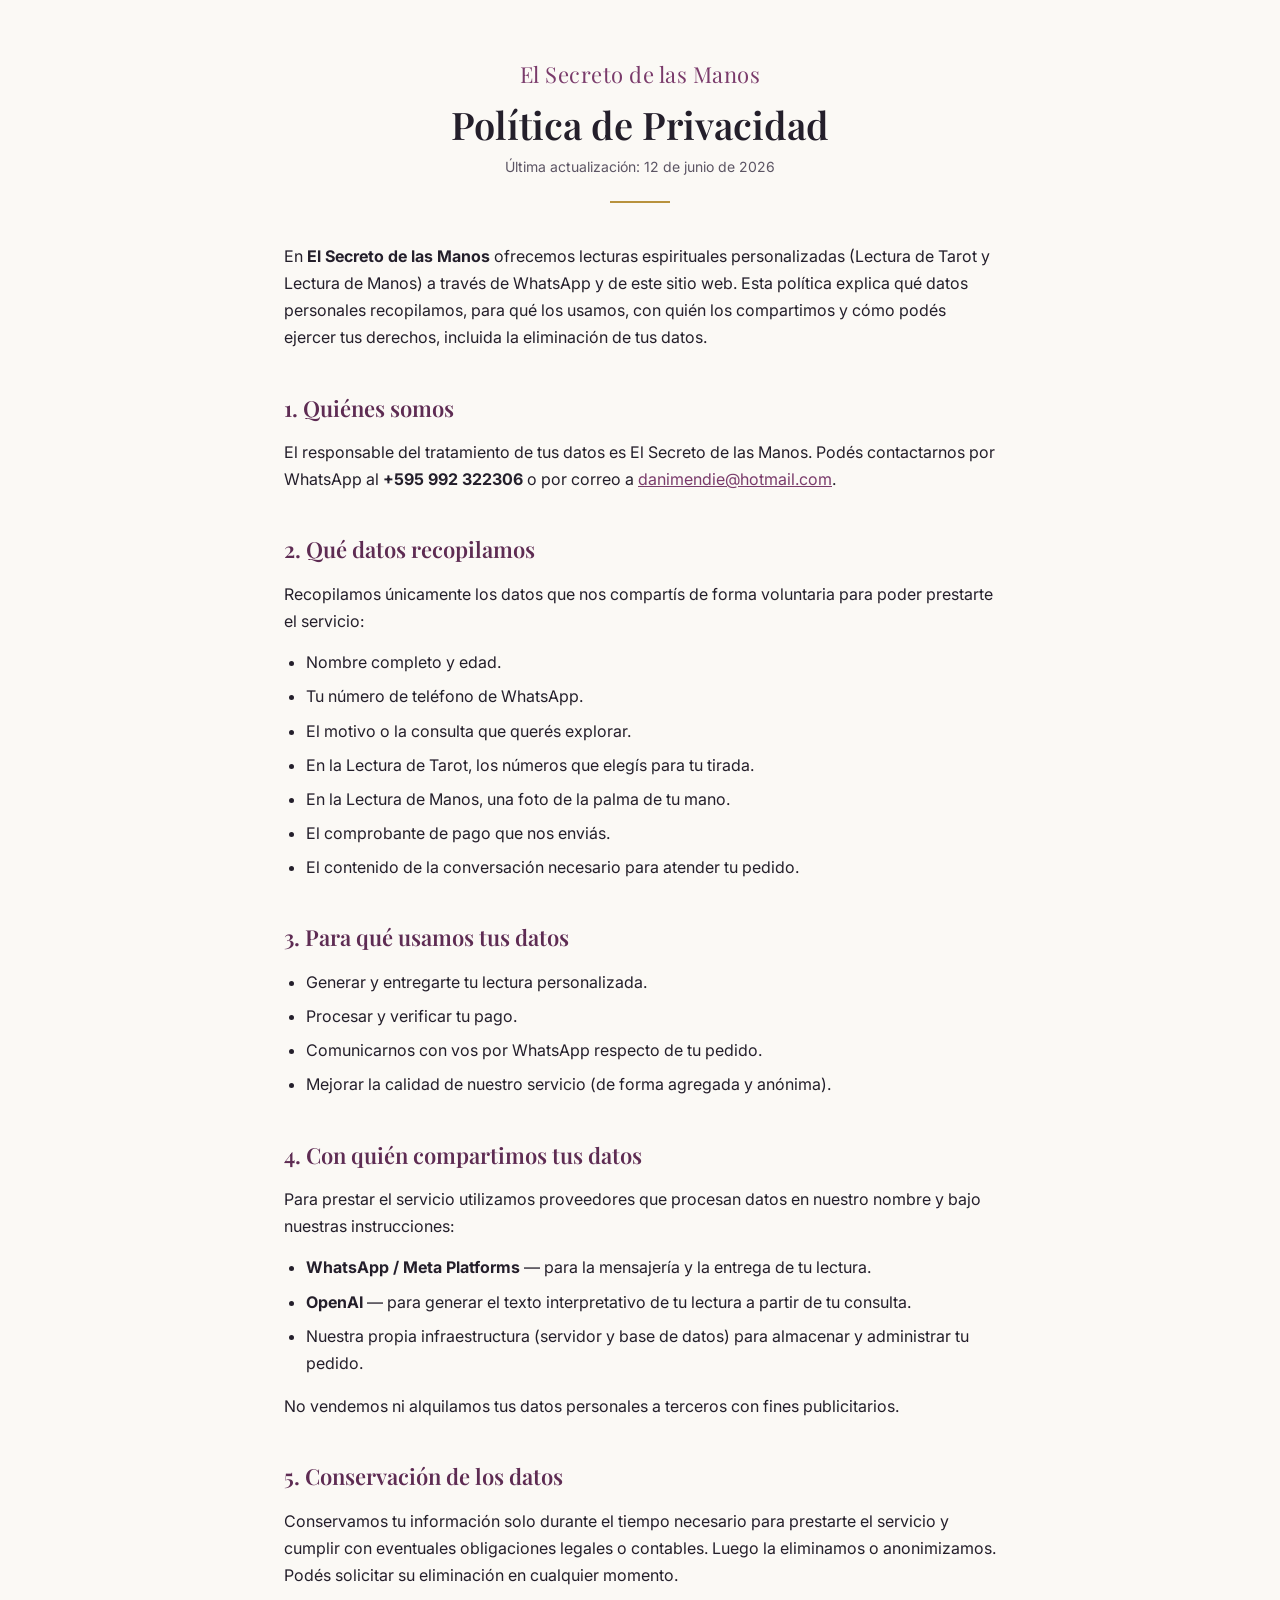
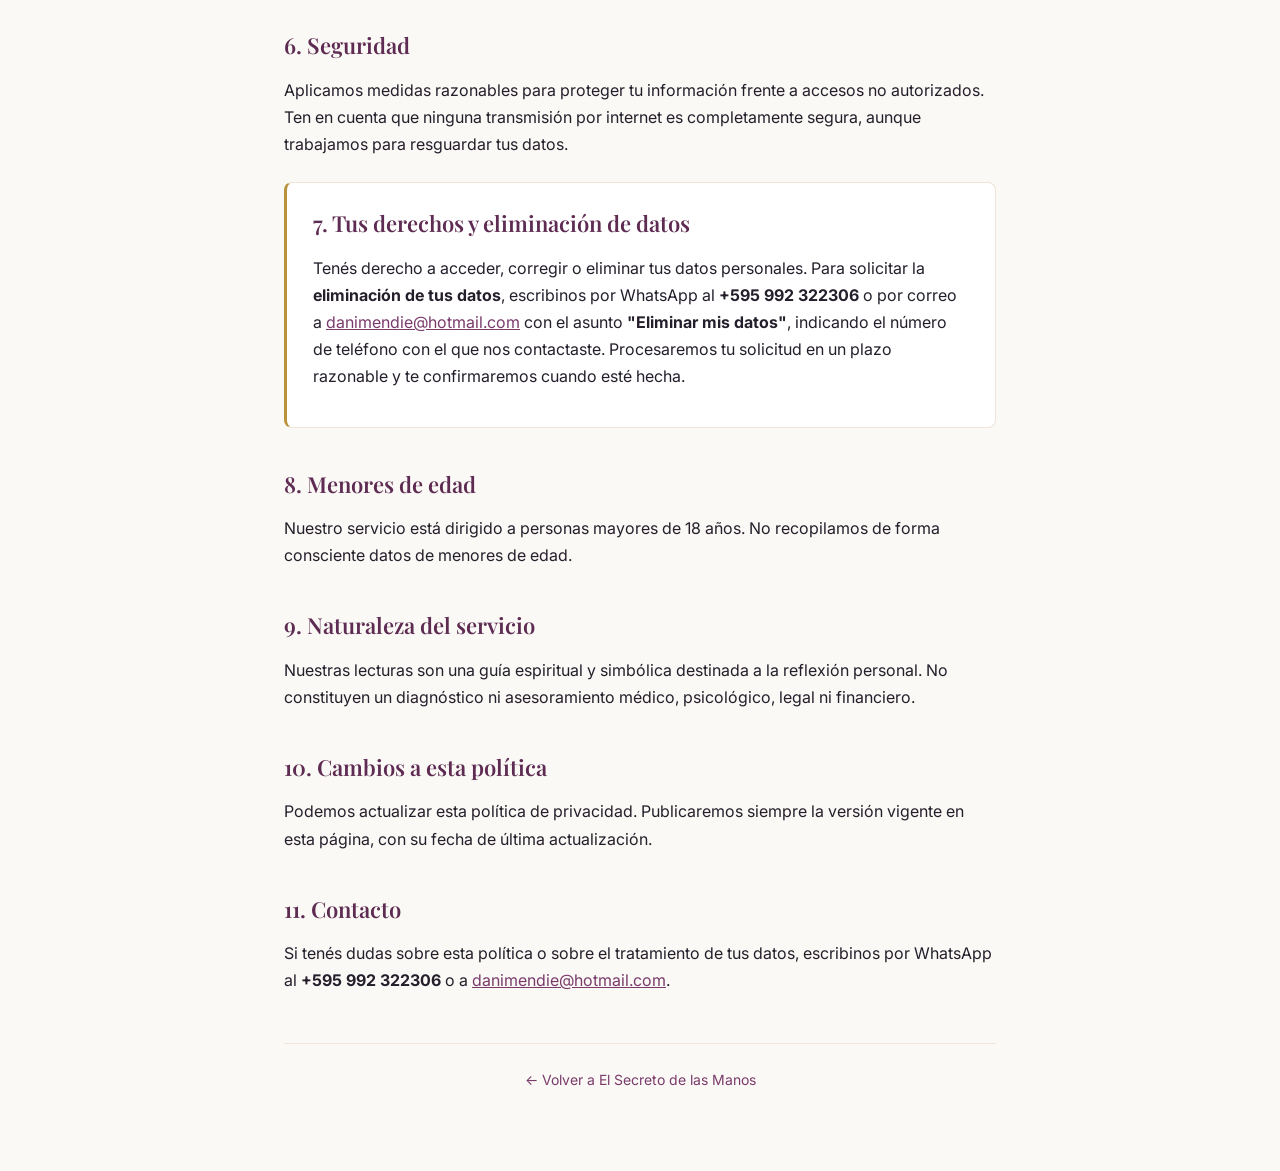
==== privacidad.html @ f4564704 "feat: add privacy policy page for WhatsApp/Meta app review" ====
<!doctype html>
<html lang="es">
<head>
  <meta charset="utf-8" />
  <meta name="viewport" content="width=device-width, initial-scale=1" />
  <title>Política de Privacidad · El Secreto de las Manos</title>
  <meta name="description" content="Política de privacidad de El Secreto de las Manos: qué datos recopilamos, cómo los usamos y cómo podés solicitar su eliminación." />
  <link rel="preconnect" href="https://fonts.googleapis.com" />
  <link rel="preconnect" href="https://fonts.gstatic.com" crossorigin />
  <link href="https://fonts.googleapis.com/css2?family=Playfair+Display:wght@500;600&family=Inter:wght@400;500;600&display=swap" rel="stylesheet" />
  <style>
    :root {
      --bg-base: #FBF9F5;
      --bg-card: #FFFFFF;
      --plum: #7A3B6B;
      --plum-deep: #5E2C53;
      --gold: #B8923D;
      --ink: #241F2B;
      --ink-soft: #5C5564;
      --line: #EEE4D8;
      --font-display: 'Playfair Display', Georgia, serif;
      --font-ui: 'Inter', -apple-system, BlinkMacSystemFont, sans-serif;
    }
    * { box-sizing: border-box; margin: 0; padding: 0; }
    body {
      background: var(--bg-base);
      color: var(--ink);
      font-family: var(--font-ui);
      font-size: 16px;
      line-height: 1.7;
      -webkit-font-smoothing: antialiased;
    }
    .wrap { max-width: 760px; margin: 0 auto; padding: 56px 24px 80px; }
    .brand {
      font-family: var(--font-display);
      color: var(--plum);
      font-size: 22px;
      letter-spacing: 0.5px;
      text-align: center;
      margin-bottom: 6px;
    }
    .brand a { color: inherit; text-decoration: none; }
    h1 {
      font-family: var(--font-display);
      font-weight: 600;
      font-size: 38px;
      line-height: 1.15;
      color: var(--ink);
      text-align: center;
      margin: 10px 0 8px;
    }
    .updated {
      text-align: center;
      color: var(--ink-soft);
      font-size: 14px;
      margin-bottom: 8px;
    }
    .rule { height: 2px; width: 60px; background: var(--gold); border: none; margin: 22px auto 40px; }
    h2 {
      font-family: var(--font-display);
      font-weight: 600;
      font-size: 22px;
      color: var(--plum-deep);
      margin: 38px 0 12px;
    }
    p { margin-bottom: 14px; color: var(--ink); }
    ul { margin: 0 0 16px 22px; }
    li { margin-bottom: 7px; }
    a { color: var(--plum); }
    strong { color: var(--ink); }
    .card {
      background: var(--bg-card);
      border: 1px solid var(--line);
      border-left: 3px solid var(--gold);
      border-radius: 8px;
      padding: 22px 26px;
      margin: 24px 0;
    }
    .foot {
      margin-top: 48px;
      padding-top: 24px;
      border-top: 1px solid var(--line);
      text-align: center;
      color: var(--ink-soft);
      font-size: 14px;
    }
    .foot a { text-decoration: none; }
  </style>
</head>
<body>
  <main class="wrap">
    <div class="brand"><a href="/">El Secreto de las Manos</a></div>
    <h1>Política de Privacidad</h1>
    <p class="updated">Última actualización: 12 de junio de 2026</p>
    <hr class="rule" />

    <p>En <strong>El Secreto de las Manos</strong> ofrecemos lecturas espirituales personalizadas (Lectura de Tarot y Lectura de Manos) a través de WhatsApp y de este sitio web. Esta política explica qué datos personales recopilamos, para qué los usamos, con quién los compartimos y cómo podés ejercer tus derechos, incluida la eliminación de tus datos.</p>

    <h2>1. Quiénes somos</h2>
    <p>El responsable del tratamiento de tus datos es El Secreto de las Manos. Podés contactarnos por WhatsApp al <strong>+595 992 322306</strong> o por correo a <a href="mailto:danimendie@hotmail.com">danimendie@hotmail.com</a>.</p>

    <h2>2. Qué datos recopilamos</h2>
    <p>Recopilamos únicamente los datos que nos compartís de forma voluntaria para poder prestarte el servicio:</p>
    <ul>
      <li>Nombre completo y edad.</li>
      <li>Tu número de teléfono de WhatsApp.</li>
      <li>El motivo o la consulta que querés explorar.</li>
      <li>En la Lectura de Tarot, los números que elegís para tu tirada.</li>
      <li>En la Lectura de Manos, una foto de la palma de tu mano.</li>
      <li>El comprobante de pago que nos enviás.</li>
      <li>El contenido de la conversación necesario para atender tu pedido.</li>
    </ul>

    <h2>3. Para qué usamos tus datos</h2>
    <ul>
      <li>Generar y entregarte tu lectura personalizada.</li>
      <li>Procesar y verificar tu pago.</li>
      <li>Comunicarnos con vos por WhatsApp respecto de tu pedido.</li>
      <li>Mejorar la calidad de nuestro servicio (de forma agregada y anónima).</li>
    </ul>

    <h2>4. Con quién compartimos tus datos</h2>
    <p>Para prestar el servicio utilizamos proveedores que procesan datos en nuestro nombre y bajo nuestras instrucciones:</p>
    <ul>
      <li><strong>WhatsApp / Meta Platforms</strong> — para la mensajería y la entrega de tu lectura.</li>
      <li><strong>OpenAI</strong> — para generar el texto interpretativo de tu lectura a partir de tu consulta.</li>
      <li>Nuestra propia infraestructura (servidor y base de datos) para almacenar y administrar tu pedido.</li>
    </ul>
    <p>No vendemos ni alquilamos tus datos personales a terceros con fines publicitarios.</p>

    <h2>5. Conservación de los datos</h2>
    <p>Conservamos tu información solo durante el tiempo necesario para prestarte el servicio y cumplir con eventuales obligaciones legales o contables. Luego la eliminamos o anonimizamos. Podés solicitar su eliminación en cualquier momento.</p>

    <h2>6. Seguridad</h2>
    <p>Aplicamos medidas razonables para proteger tu información frente a accesos no autorizados. Ten en cuenta que ninguna transmisión por internet es completamente segura, aunque trabajamos para resguardar tus datos.</p>

    <div class="card" id="eliminacion-de-datos">
      <h2 style="margin-top:0">7. Tus derechos y eliminación de datos</h2>
      <p>Tenés derecho a acceder, corregir o eliminar tus datos personales. Para solicitar la <strong>eliminación de tus datos</strong>, escribinos por WhatsApp al <strong>+595 992 322306</strong> o por correo a <a href="mailto:danimendie@hotmail.com">danimendie@hotmail.com</a> con el asunto <strong>"Eliminar mis datos"</strong>, indicando el número de teléfono con el que nos contactaste. Procesaremos tu solicitud en un plazo razonable y te confirmaremos cuando esté hecha.</p>
    </div>

    <h2>8. Menores de edad</h2>
    <p>Nuestro servicio está dirigido a personas mayores de 18 años. No recopilamos de forma consciente datos de menores de edad.</p>

    <h2>9. Naturaleza del servicio</h2>
    <p>Nuestras lecturas son una guía espiritual y simbólica destinada a la reflexión personal. No constituyen un diagnóstico ni asesoramiento médico, psicológico, legal ni financiero.</p>

    <h2>10. Cambios a esta política</h2>
    <p>Podemos actualizar esta política de privacidad. Publicaremos siempre la versión vigente en esta página, con su fecha de última actualización.</p>

    <h2>11. Contacto</h2>
    <p>Si tenés dudas sobre esta política o sobre el tratamiento de tus datos, escribinos por WhatsApp al <strong>+595 992 322306</strong> o a <a href="mailto:danimendie@hotmail.com">danimendie@hotmail.com</a>.</p>

    <div class="foot">
      <a href="/">← Volver a El Secreto de las Manos</a>
    </div>
  </main>
</body>
</html>
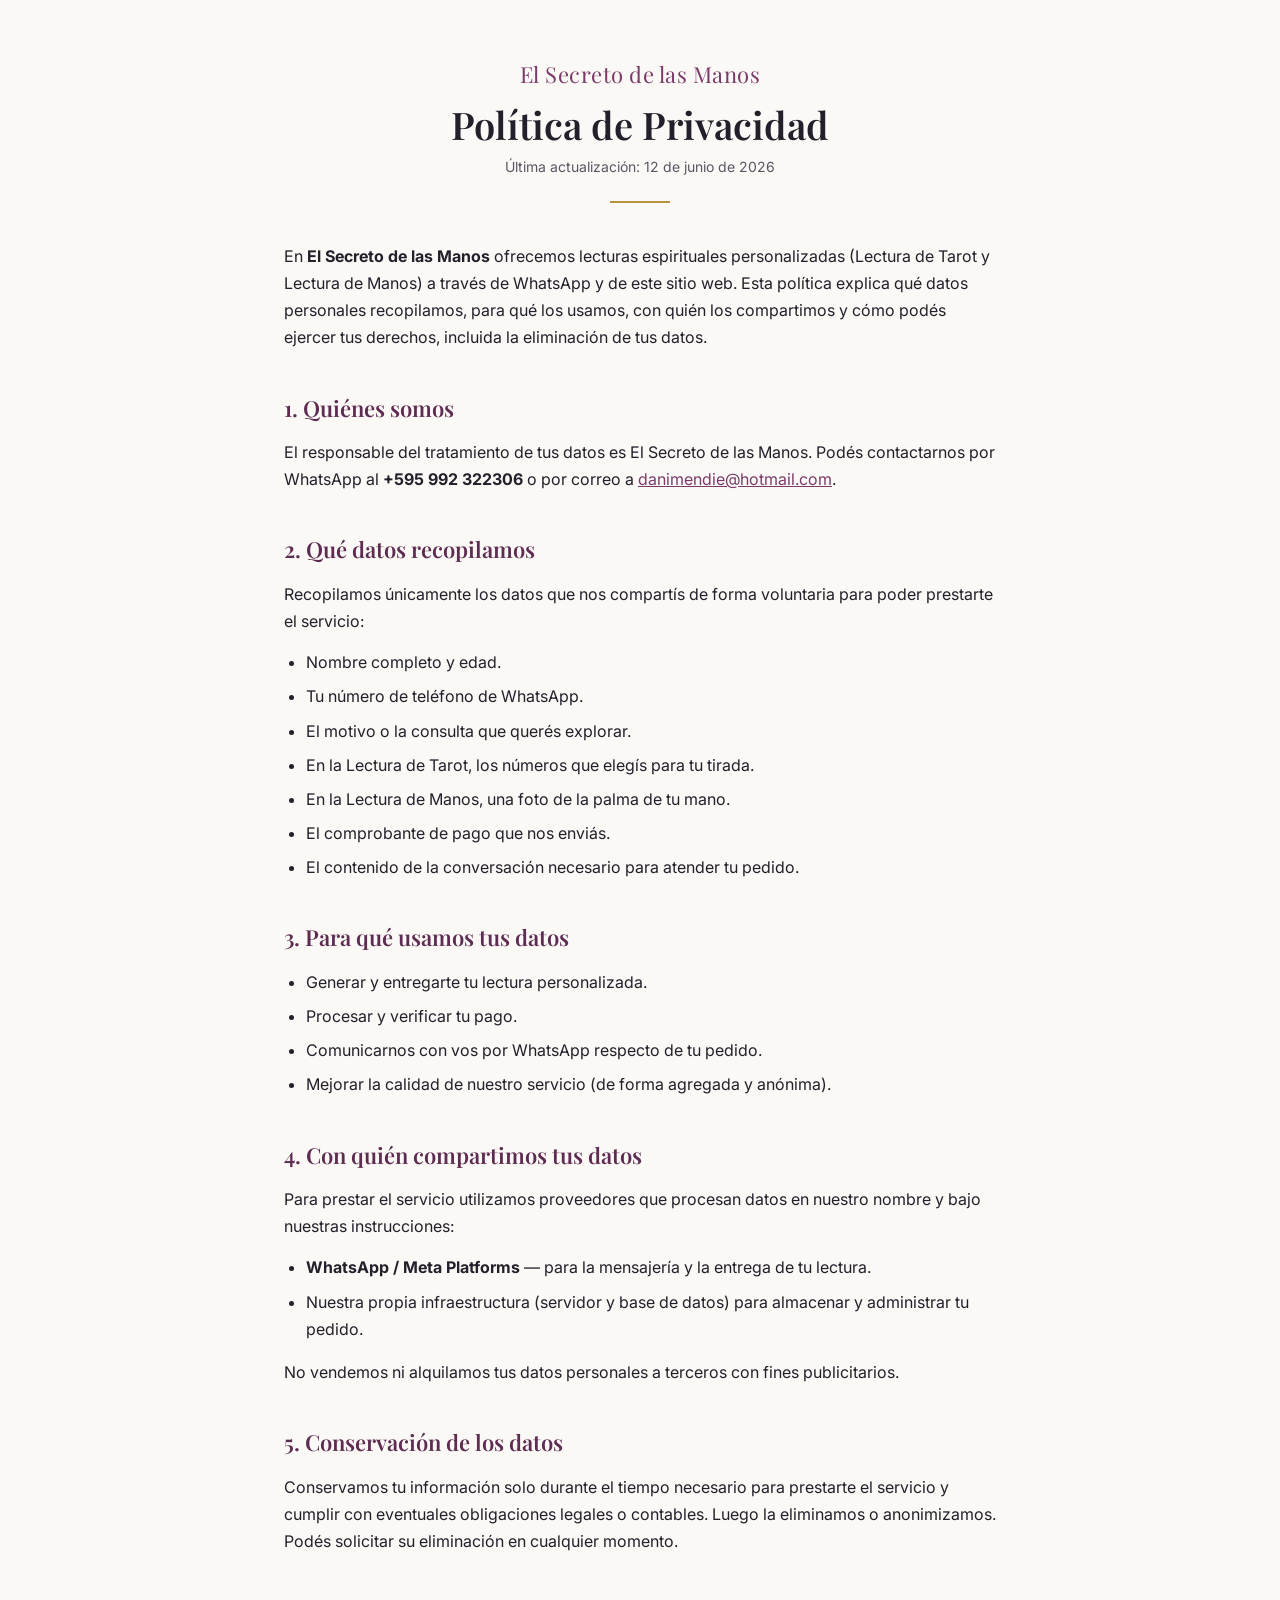
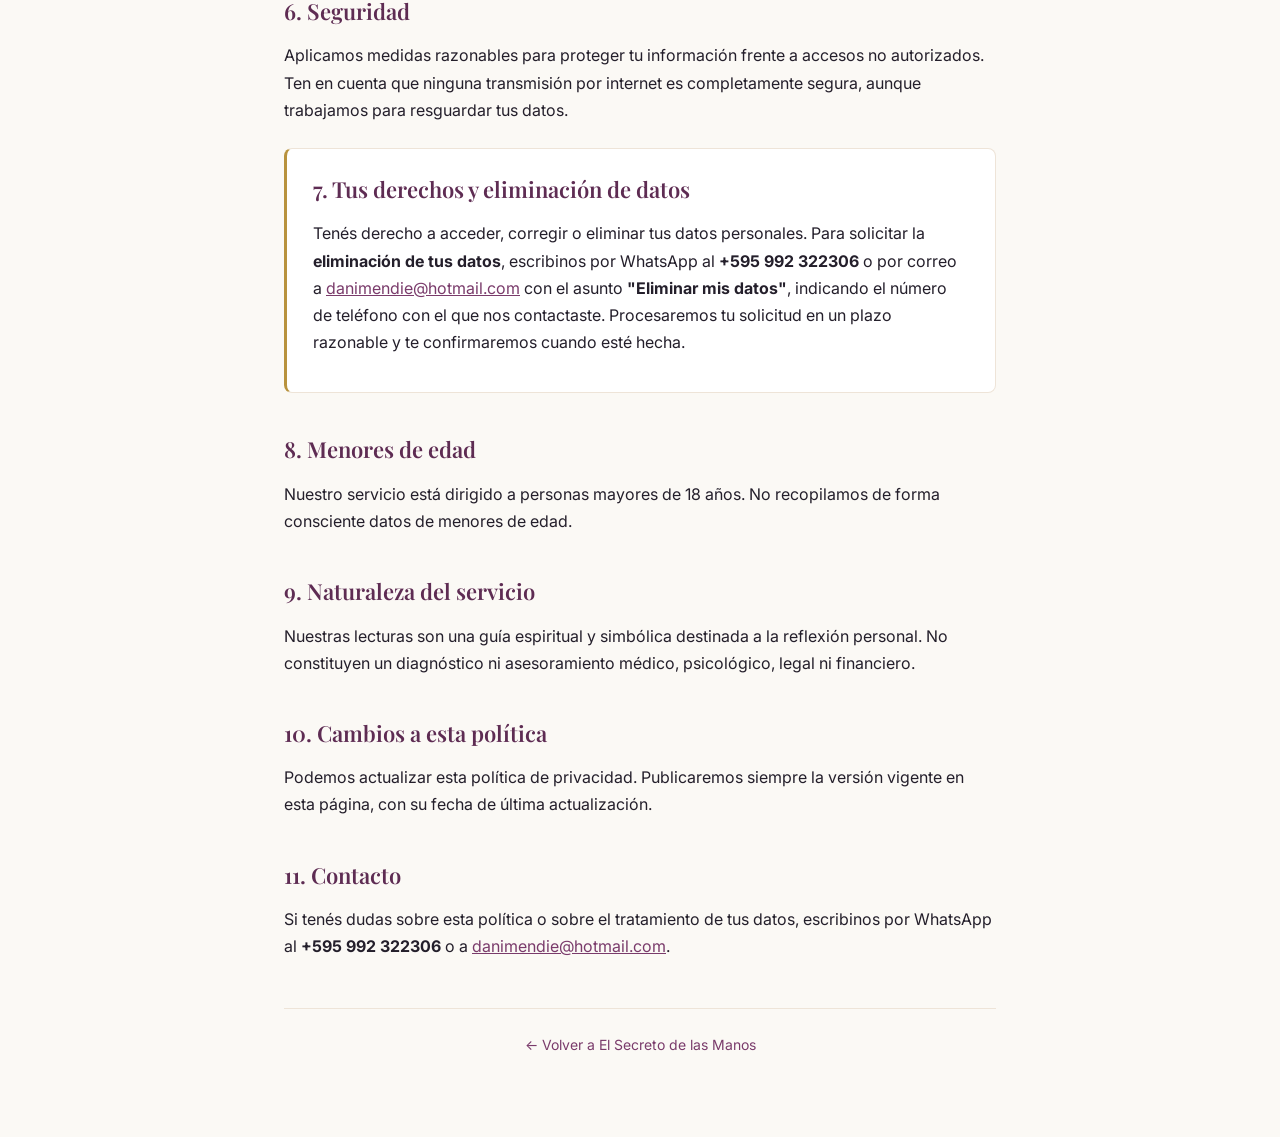
==== commit 3fb420f6: "docs: remove AI/provider mention from privacy policy" ====
--- a/privacidad.html
+++ b/privacidad.html
@@ -123,7 +123,6 @@
     <p>Para prestar el servicio utilizamos proveedores que procesan datos en nuestro nombre y bajo nuestras instrucciones:</p>
     <ul>
       <li><strong>WhatsApp / Meta Platforms</strong> — para la mensajería y la entrega de tu lectura.</li>
-      <li><strong>OpenAI</strong> — para generar el texto interpretativo de tu lectura a partir de tu consulta.</li>
       <li>Nuestra propia infraestructura (servidor y base de datos) para almacenar y administrar tu pedido.</li>
     </ul>
     <p>No vendemos ni alquilamos tus datos personales a terceros con fines publicitarios.</p>
